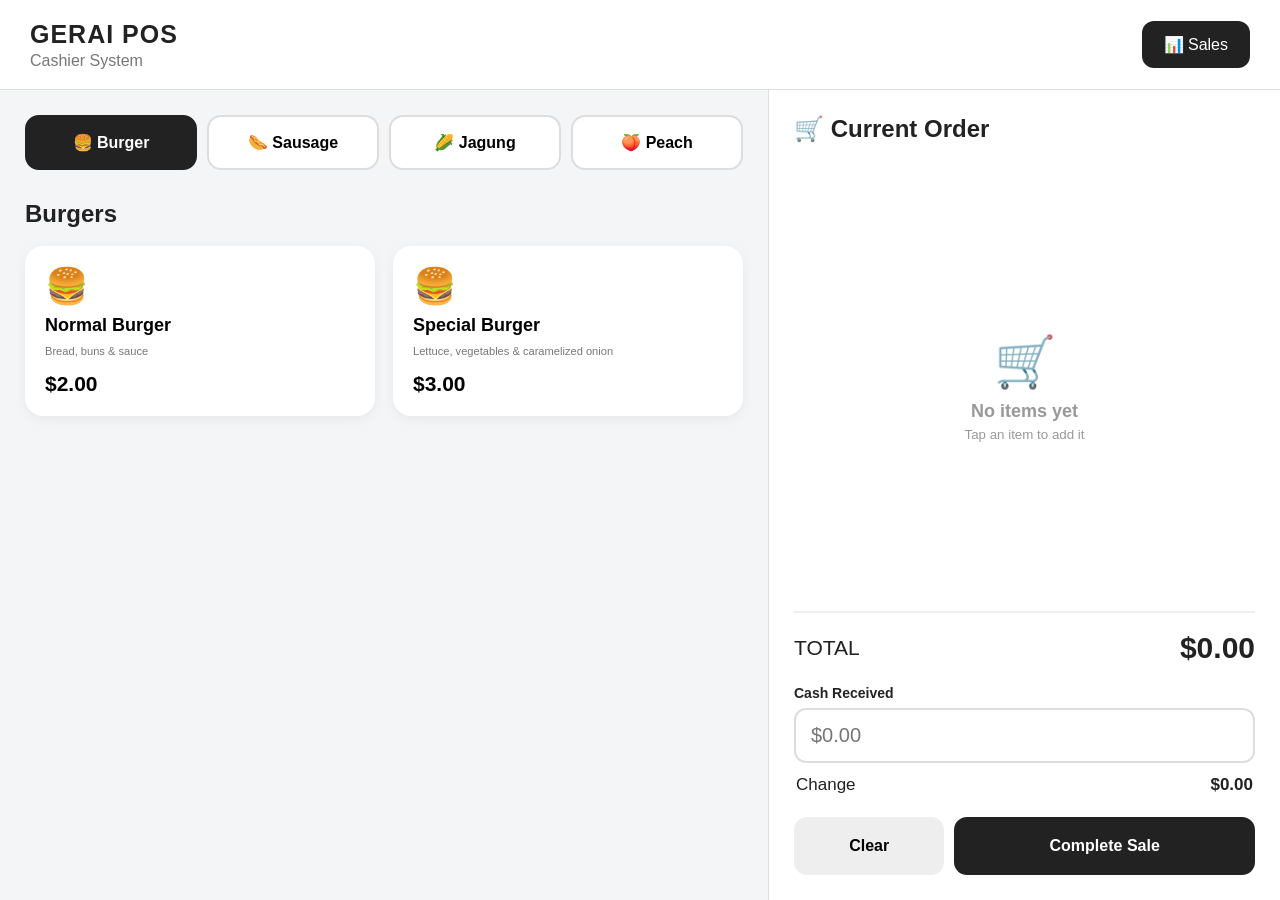
==== index.html @ 96c16f44 "Add files via upload" ====
<!DOCTYPE html>
<html lang="en">
<head>
    <meta charset="UTF-8">
    <meta name="viewport" content="width=device-width, initial-scale=1.0">

    <title>Gerai POS</title>

    <link rel="stylesheet" href="style.css">
</head>

<body>

<header>
    <div>
        <h1>GERAI POS</h1>
        <p>Cashier System</p>
    </div>

    <button class="sales-button" onclick="showSales()">
        📊 Sales
    </button>
</header>


<main>

    <!-- LEFT SIDE: MENU -->
    <section class="menu-section">

        <div class="category-tabs">
            <button class="category active" onclick="showCategory('burger', this)">
                🍔 Burger
            </button>

            <button class="category" onclick="showCategory('sausage', this)">
                🌭 Sausage
            </button>

            <button class="category" onclick="showCategory('jagung', this)">
                🌽 Jagung
            </button>

            <button class="category" onclick="showCategory('peach', this)">
                🍑 Peach
            </button>
        </div>


        <!-- BURGER -->
        <div id="burger" class="product-category">

            <h2>Burgers</h2>

            <div class="products">

                <button class="product"
                    onclick="addBurger('Normal Burger', 2)">
                    <span>🍔</span>
                    <strong>Normal Burger</strong>
                    <small>Bread, buns & sauce</small>
                    <b>$2.00</b>
                </button>

                <button class="product"
                    onclick="addBurger('Special Burger', 3)">
                    <span>🍔</span>
                    <strong>Special Burger</strong>
                    <small>Lettuce, vegetables & caramelized onion</small>
                    <b>$3.00</b>
                </button>

            </div>

        </div>


        <!-- SAUSAGE -->
        <div id="sausage" class="product-category hidden">

            <h2>Sausage</h2>

            <div class="products">

                <button class="product"
                    onclick="addItem('BBQ Sausage', 0.50)">
                    <span>🌭</span>
                    <strong>BBQ Sausage</strong>
                    <small>1 piece</small>
                    <b>$0.50</b>
                </button>

            </div>

        </div>


        <!-- JAGUNG -->
        <div id="jagung" class="product-category hidden">

            <h2>Jagung</h2>

            <div class="products">

                <button class="product"
                    onclick="addItem('Butter Jagung', 2)">
                    <span>🌽</span>
                    <strong>Butter Jagung</strong>
                    <b>$2.00</b>
                </button>

                <button class="product"
                    onclick="addItem('Cheese Jagung', 3)">
                    <span>🧀</span>
                    <strong>Cheese Jagung</strong>
                    <b>$3.00</b>
                </button>

            </div>

        </div>


        <!-- PEACH -->
        <div id="peach" class="product-category hidden">

            <h2>Drinks</h2>

            <div class="products">

                <button class="product"
                    onclick="addItem('Peach Tea', 2)">
                    <span>🍑</span>
                    <strong>Peach Tea</strong>
                    <b>$2.00</b>
                </button>

            </div>

        </div>

    </section>


    <!-- RIGHT SIDE: ORDER -->
    <section class="order-section">

        <h2>🛒 Current Order</h2>

        <div id="cart">

            <div class="empty-cart">
                <span>🛒</span>
                <p>No items yet</p>
                <small>Tap an item to add it</small>
            </div>

        </div>


        <div class="order-bottom">

            <div class="total-row">
                <span>TOTAL</span>
                <strong id="total">$0.00</strong>
            </div>


            <div class="payment">

                <label>Cash Received</label>

                <input
                    type="number"
                    id="cashReceived"
                    placeholder="$0.00"
                    step="0.01"
                    oninput="calculateChange()"
                >

                <div class="change-row">
                    <span>Change</span>
                    <strong id="change">$0.00</strong>
                </div>

            </div>


            <div class="order-actions">

                <button class="clear-button" onclick="clearCart()">
                    Clear
                </button>

                <button class="checkout-button" onclick="checkout()">
                    Complete Sale
                </button>

            </div>

        </div>

    </section>

</main>


<!-- BURGER ADD-ON POPUP -->

<div id="burgerModal" class="modal hidden">

    <div class="modal-content">

        <h2 id="burgerName">Burger</h2>

        <p>Add extras?</p>

        <label class="addon">
            <input type="checkbox" id="eggAddon">
            <span>🥚 Add Egg</span>
            <strong>+$1.00</strong>
        </label>

        <label class="addon">
            <input type="checkbox" id="pattyAddon">
            <span>🍔 Double Patty</span>
            <strong>+$1.00</strong>
        </label>

        <div class="modal-buttons">

            <button onclick="closeBurgerModal()">
                Cancel
            </button>

            <button class="add-button" onclick="confirmBurger()">
                Add to Order
            </button>

        </div>

    </div>

</div>


<script src="script.js"></script>

</body>
</html>
---- style.css ----
/* =========================
   GERAI POS - iPad Design
   ========================= */

* {
    box-sizing: border-box;
    margin: 0;
    padding: 0;
}

body {
    font-family: -apple-system, BlinkMacSystemFont, "Segoe UI", sans-serif;
    background: #f4f5f7;
    color: #222;
    min-height: 100vh;
}

/* HEADER */

header {
    height: 90px;
    background: white;
    display: flex;
    align-items: center;
    justify-content: space-between;
    padding: 15px 30px;
    border-bottom: 1px solid #ddd;
}

header h1 {
    font-size: 25px;
    letter-spacing: 1px;
}

header p {
    color: #777;
    margin-top: 3px;
}

.sales-button {
    border: none;
    background: #222;
    color: white;
    padding: 14px 22px;
    border-radius: 12px;
    font-size: 16px;
    cursor: pointer;
}

/* MAIN LAYOUT */

main {
    display: grid;
    grid-template-columns: 60% 40%;
    height: calc(100vh - 90px);
}

/* =========================
   MENU SIDE
   ========================= */

.menu-section {
    padding: 25px;
    overflow-y: auto;
}

.category-tabs {
    display: grid;
    grid-template-columns: repeat(4, 1fr);
    gap: 10px;
    margin-bottom: 30px;
}

.category {
    border: 2px solid #ddd;
    background: white;
    padding: 16px 8px;
    border-radius: 14px;
    font-size: 16px;
    font-weight: 600;
    cursor: pointer;
}

.category:active {
    transform: scale(0.97);
}

.category.active {
    background: #222;
    color: white;
    border-color: #222;
}

.product-category h2 {
    margin-bottom: 18px;
}

.products {
    display: grid;
    grid-template-columns: repeat(2, 1fr);
    gap: 18px;
}

/* PRODUCT BUTTON */

.product {
    min-height: 170px;
    border: none;
    border-radius: 18px;
    background: white;
    padding: 20px;

    display: flex;
    flex-direction: column;
    align-items: flex-start;
    gap: 8px;

    box-shadow: 0 3px 12px rgba(0, 0, 0, 0.06);

    cursor: pointer;
    text-align: left;
}

.product:active {
    transform: scale(0.97);
    background: #f0f0f0;
}

.product span {
    font-size: 35px;
}

.product strong {
    font-size: 18px;
}

.product small {
    color: #777;
    line-height: 1.3;
}

.product b {
    font-size: 21px;
    margin-top: auto;
}

/* =========================
   ORDER SIDE
   ========================= */

.order-section {
    background: white;
    border-left: 1px solid #ddd;
    display: flex;
    flex-direction: column;
    padding: 25px;
}

.order-section > h2 {
    margin-bottom: 20px;
}

#cart {
    flex: 1;
    overflow-y: auto;
}

/* EMPTY CART */

.empty-cart {
    height: 100%;
    min-height: 250px;

    display: flex;
    flex-direction: column;
    justify-content: center;
    align-items: center;

    color: #999;
}

.empty-cart span {
    font-size: 50px;
    margin-bottom: 10px;
}

.empty-cart p {
    font-size: 18px;
    font-weight: 600;
}

.empty-cart small {
    margin-top: 5px;
}

/* CART ITEMS */

.cart-item {
    padding: 14px 0;
    border-bottom: 1px solid #eee;
}

.cart-item-top {
    display: flex;
    justify-content: space-between;
    gap: 10px;
}

.cart-item-name {
    font-weight: 600;
}

.cart-item-price {
    font-weight: bold;
}

.cart-addons {
    font-size: 13px;
    color: #777;
    margin-top: 4px;
}

.quantity-controls {
    margin-top: 10px;

    display: flex;
    align-items: center;
    gap: 12px;
}

.quantity-controls button {
    width: 36px;
    height: 36px;
    border: none;
    border-radius: 9px;
    font-size: 20px;
    cursor: pointer;
}

.quantity-controls span {
    min-width: 20px;
    text-align: center;
    font-weight: bold;
}

/* =========================
   TOTAL / PAYMENT
   ========================= */

.order-bottom {
    border-top: 2px solid #eee;
    padding-top: 18px;
}

.total-row {
    display: flex;
    justify-content: space-between;
    align-items: center;

    font-size: 21px;
    margin-bottom: 20px;
}

#total {
    font-size: 30px;
}

.payment label {
    display: block;
    font-size: 14px;
    font-weight: 600;
    margin-bottom: 7px;
}

.payment input {
    width: 100%;
    height: 55px;

    border: 2px solid #ddd;
    border-radius: 12px;

    padding: 10px 15px;
    font-size: 20px;
}

.payment input:focus {
    outline: none;
    border-color: #222;
}

.change-row {
    display: flex;
    justify-content: space-between;
    padding: 12px 2px;
    font-size: 17px;
}

/* ACTION BUTTONS */

.order-actions {
    display: grid;
    grid-template-columns: 1fr 2fr;
    gap: 10px;
    margin-top: 10px;
}

.order-actions button {
    height: 58px;
    border: none;
    border-radius: 13px;

    font-size: 16px;
    font-weight: bold;

    cursor: pointer;
}

.clear-button {
    background: #eee;
}

.checkout-button {
    background: #222;
    color: white;
}

.checkout-button:active,
.clear-button:active {
    transform: scale(0.98);
}

/* =========================
   BURGER POPUP
   ========================= */

.modal {
    position: fixed;
    inset: 0;

    background: rgba(0, 0, 0, 0.45);

    display: flex;
    justify-content: center;
    align-items: center;

    z-index: 100;
}

.modal-content {
    width: 420px;
    max-width: 90%;

    background: white;
    border-radius: 20px;

    padding: 25px;

    box-shadow: 0 10px 40px rgba(0, 0, 0, 0.2);
}

.modal-content h2 {
    margin-bottom: 5px;
}

.modal-content > p {
    color: #777;
    margin-bottom: 20px;
}

.addon {
    display: flex;
    align-items: center;
    gap: 12px;

    padding: 16px;

    border: 2px solid #eee;
    border-radius: 12px;

    margin-bottom: 10px;

    cursor: pointer;
}

.addon input {
    width: 22px;
    height: 22px;
}

.addon span {
    flex: 1;
}

.modal-buttons {
    display: grid;
    grid-template-columns: 1fr 2fr;
    gap: 10px;

    margin-top: 20px;
}

.modal-buttons button {
    height: 52px;

    border: none;
    border-radius: 11px;

    font-size: 15px;
    font-weight: bold;

    cursor: pointer;
}

.add-button {
    background: #222;
    color: white;
}

/* IMPORTANT */

.hidden {
    display: none !important;
}

/* =========================
   SMALLER SCREENS
   ========================= */

@media (max-width: 850px) {

    main {
        grid-template-columns: 55% 45%;
    }

    .category-tabs {
        grid-template-columns: repeat(2, 1fr);
    }

    .products {
        grid-template-columns: 1fr;
    }

    header {
        padding: 15px 20px;
    }

    .menu-section,
    .order-section {
        padding: 18px;
    }
}
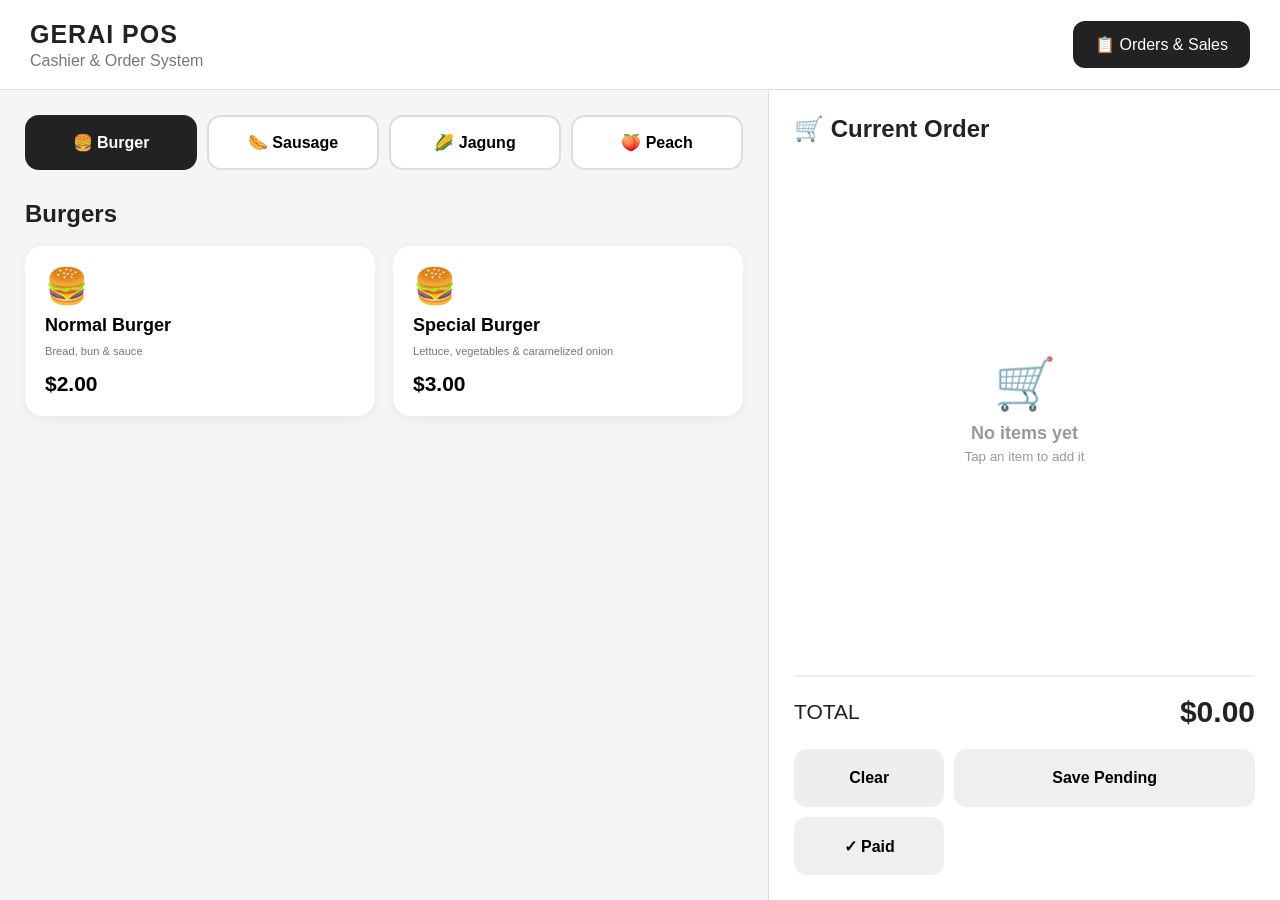
==== commit 3ecbb383: "Update index.html" ====
--- a/index.html
+++ b/index.html
@@ -3,6 +3,7 @@
 <head>
     <meta charset="UTF-8">
     <meta name="viewport" content="width=device-width, initial-scale=1.0">
+    <meta name="apple-mobile-web-app-capable" content="yes">
 
     <title>Gerai POS</title>
 
@@ -14,40 +15,47 @@
 <header>
     <div>
         <h1>GERAI POS</h1>
-        <p>Cashier System</p>
+        <p>Cashier & Order System</p>
     </div>
 
     <button class="sales-button" onclick="showSales()">
-        📊 Sales
+        📋 Orders & Sales
     </button>
 </header>
 
 
 <main>
 
-    <!-- LEFT SIDE: MENU -->
+    <!-- MENU -->
     <section class="menu-section">
 
         <div class="category-tabs">
-            <button class="category active" onclick="showCategory('burger', this)">
+
+            <button class="category active"
+                onclick="showCategory('burger', this)">
                 🍔 Burger
             </button>
 
-            <button class="category" onclick="showCategory('sausage', this)">
+            <button class="category"
+                onclick="showCategory('sausage', this)">
                 🌭 Sausage
             </button>
 
-            <button class="category" onclick="showCategory('jagung', this)">
+            <button class="category"
+                onclick="showCategory('jagung', this)">
                 🌽 Jagung
             </button>
 
-            <button class="category" onclick="showCategory('peach', this)">
+            <button class="category"
+                onclick="showCategory('peach', this)">
                 🍑 Peach
             </button>
+
         </div>
 
 
         <!-- BURGER -->
+
         <div id="burger" class="product-category">
 
             <h2>Burgers</h2>
@@ -56,18 +64,34 @@
 
                 <button class="product"
                     onclick="addBurger('Normal Burger', 2)">
+
                     <span>🍔</span>
+
                     <strong>Normal Burger</strong>
-                    <small>Bread, buns & sauce</small>
+
+                    <small>
+                        Bread, bun & sauce
+                    </small>
+
                     <b>$2.00</b>
-                </button>
+
+                </button>
+
 
                 <button class="product"
                     onclick="addBurger('Special Burger', 3)">
+
                     <span>🍔</span>
+
                     <strong>Special Burger</strong>
-                    <small>Lettuce, vegetables & caramelized onion</small>
+
+                    <small>
+                        Lettuce, vegetables &
+                        caramelized onion
+                    </small>
+
                     <b>$3.00</b>
+
                 </button>
 
             </div>
@@ -76,7 +100,9 @@
 
 
         <!-- SAUSAGE -->
-        <div id="sausage" class="product-category hidden">
+
+        <div id="sausage"
+             class="product-category hidden">
 
             <h2>Sausage</h2>
 
@@ -84,10 +110,15 @@
 
                 <button class="product"
                     onclick="addItem('BBQ Sausage', 0.50)">
+
                     <span>🌭</span>
+
                     <strong>BBQ Sausage</strong>
+
                     <small>1 piece</small>
+
                     <b>$0.50</b>
+
                 </button>
 
             </div>
@@ -96,7 +127,9 @@
 
 
         <!-- JAGUNG -->
-        <div id="jagung" class="product-category hidden">
+
+        <div id="jagung"
+             class="product-category hidden">
 
             <h2>Jagung</h2>
 
@@ -104,16 +137,25 @@
 
                 <button class="product"
                     onclick="addItem('Butter Jagung', 2)">
+
                     <span>🌽</span>
+
                     <strong>Butter Jagung</strong>
+
                     <b>$2.00</b>
-                </button>
+
+                </button>
+
 
                 <button class="product"
                     onclick="addItem('Cheese Jagung', 3)">
+
                     <span>🧀</span>
+
                     <strong>Cheese Jagung</strong>
+
                     <b>$3.00</b>
+
                 </button>
 
             </div>
@@ -122,7 +164,9 @@
 
 
         <!-- PEACH -->
-        <div id="peach" class="product-category hidden">
+
+        <div id="peach"
+             class="product-category hidden">
 
             <h2>Drinks</h2>
 
@@ -130,9 +174,13 @@
 
                 <button class="product"
                     onclick="addItem('Peach Tea', 2)">
+
                     <span>🍑</span>
+
                     <strong>Peach Tea</strong>
+
                     <b>$2.00</b>
+
                 </button>
 
             </div>
@@ -142,58 +190,53 @@
     </section>
 
 
-    <!-- RIGHT SIDE: ORDER -->
+    <!-- CURRENT ORDER -->
+
     <section class="order-section">
 
-        <h2>🛒 Current Order</h2>
-
-        <div id="cart">
-
-            <div class="empty-cart">
-                <span>🛒</span>
-                <p>No items yet</p>
-                <small>Tap an item to add it</small>
-            </div>
-
-        </div>
+        <div class="order-heading">
+
+            <div>
+                <h2>🛒 Current Order</h2>
+                <p id="currentOrderTime"></p>
+            </div>
+
+        </div>
+
+
+        <div id="cart"></div>
 
 
         <div class="order-bottom">
 
             <div class="total-row">
+
                 <span>TOTAL</span>
-                <strong id="total">$0.00</strong>
-            </div>
-
-
-            <div class="payment">
-
-                <label>Cash Received</label>
-
-                <input
-                    type="number"
-                    id="cashReceived"
-                    placeholder="$0.00"
-                    step="0.01"
-                    oninput="calculateChange()"
-                >
-
-                <div class="change-row">
-                    <span>Change</span>
-                    <strong id="change">$0.00</strong>
-                </div>
+
+                <strong id="total">
+                    $0.00
+                </strong>
 
             </div>
 
 
             <div class="order-actions">
 
-                <button class="clear-button" onclick="clearCart()">
+                <button class="clear-button"
+                    onclick="clearCart()">
                     Clear
                 </button>
 
-                <button class="checkout-button" onclick="checkout()">
-                    Complete Sale
+
+                <button class="pending-button"
+                    onclick="completeOrder('Pending')">
+                    Save Pending
+                </button>
+
+
+                <button class="paid-button"
+                    onclick="completeOrder('Paid')">
+                    ✓ Paid
                 </button>
 
             </div>
@@ -205,27 +248,43 @@
 </main>
 
 
-<!-- BURGER ADD-ON POPUP -->
-
-<div id="burgerModal" class="modal hidden">
+<!-- BURGER ADD-ON MODAL -->
+
+<div id="burgerModal"
+     class="modal hidden">
 
     <div class="modal-content">
 
-        <h2 id="burgerName">Burger</h2>
+        <h2 id="burgerName">
+            Burger
+        </h2>
 
         <p>Add extras?</p>
 
+
         <label class="addon">
-            <input type="checkbox" id="eggAddon">
+
+            <input type="checkbox"
+                   id="eggAddon">
+
             <span>🥚 Add Egg</span>
+
             <strong>+$1.00</strong>
+
         </label>
 
+
         <label class="addon">
-            <input type="checkbox" id="pattyAddon">
+
+            <input type="checkbox"
+                   id="pattyAddon">
+
             <span>🍔 Double Patty</span>
+
             <strong>+$1.00</strong>
+
         </label>
+
 
         <div class="modal-buttons">
 
@@ -233,7 +292,8 @@
                 Cancel
             </button>
 
-            <button class="add-button" onclick="confirmBurger()">
+            <button class="add-button"
+                    onclick="confirmBurger()">
                 Add to Order
             </button>
 
@@ -244,7 +304,36 @@
 </div>
 
 
+<!-- ORDER SAVED MESSAGE -->
+
+<div id="successMessage"
+     class="success-message hidden">
+
+    <div class="success-box">
+
+        <div id="successIcon"
+             class="success-icon">
+            ✓
+        </div>
+
+        <h2 id="successTitle">
+            Order Saved
+        </h2>
+
+        <p id="successDetails"></p>
+
+    </div>
+
+</div>
+
+
 <script src="script.js"></script>
 
 </body>
-</html>+</html>
+
+
+<script src="script.js"></script>
+
+</body>
+</html>
